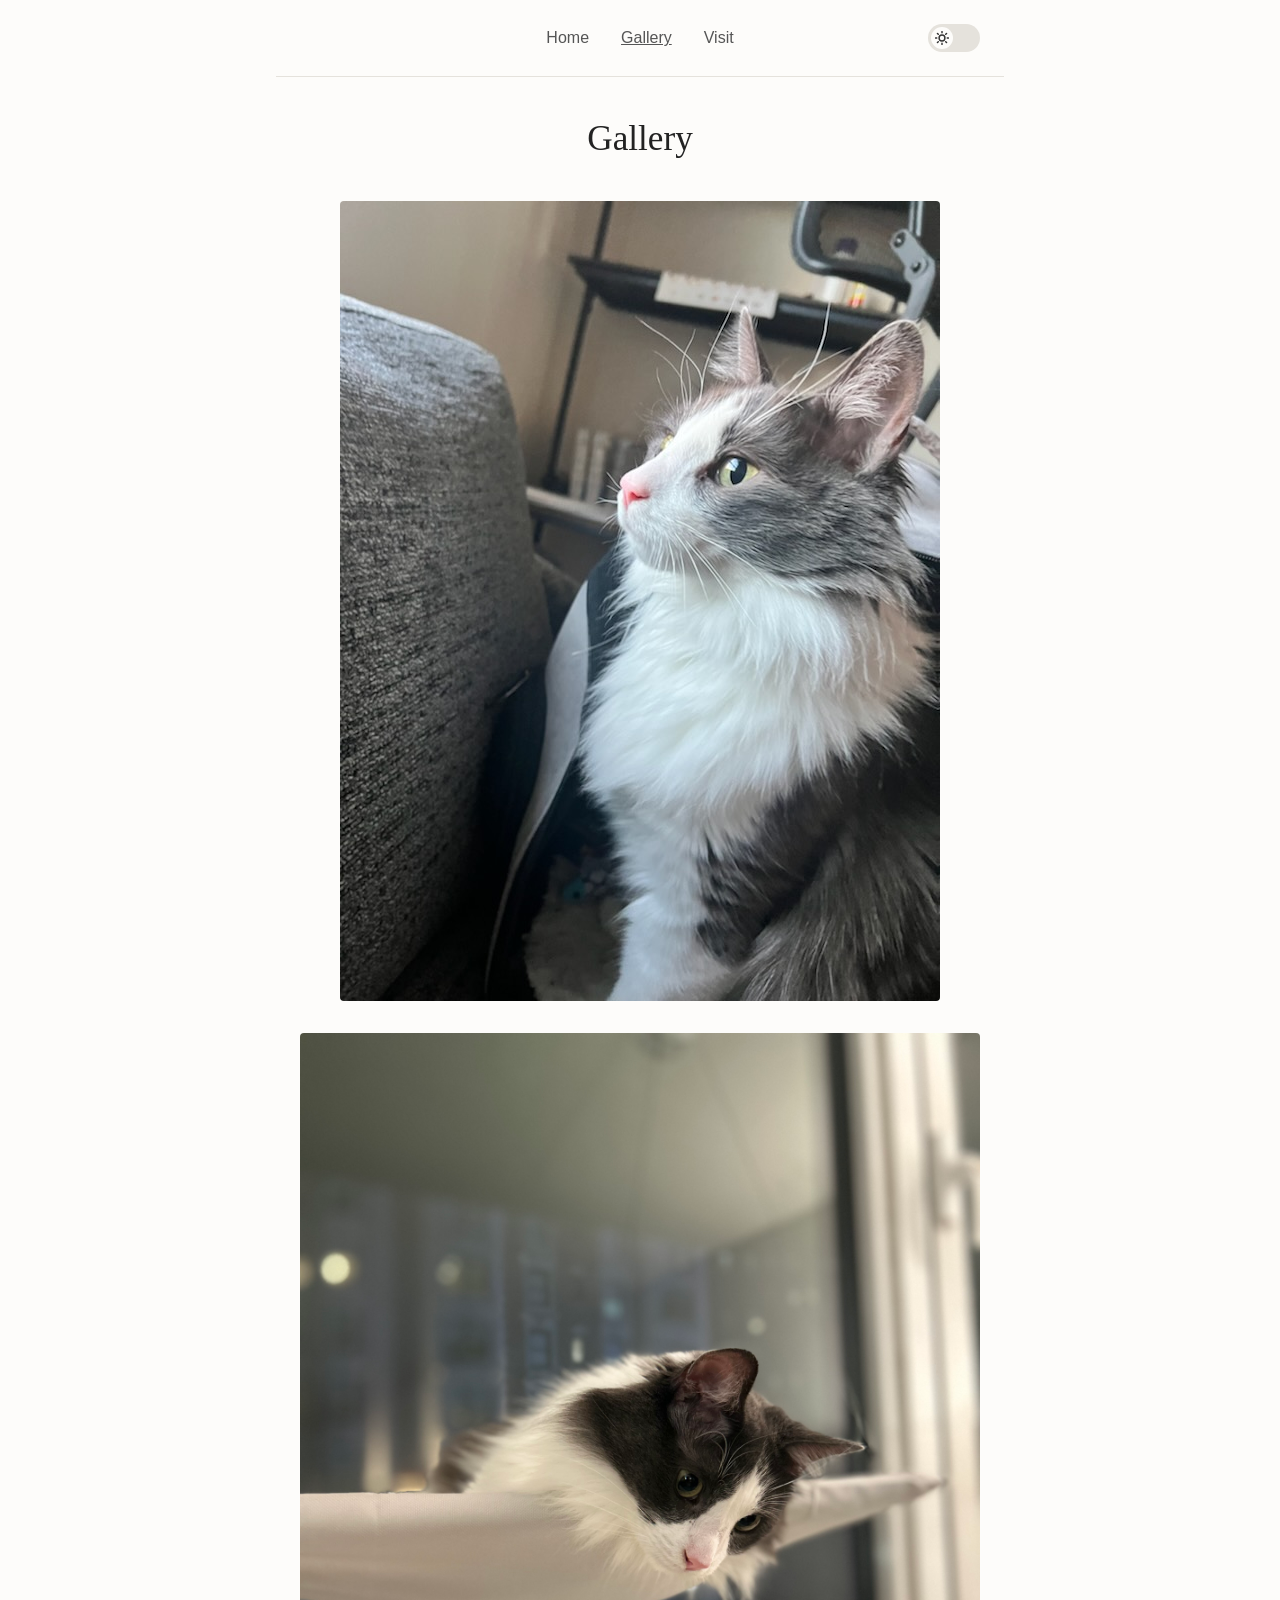
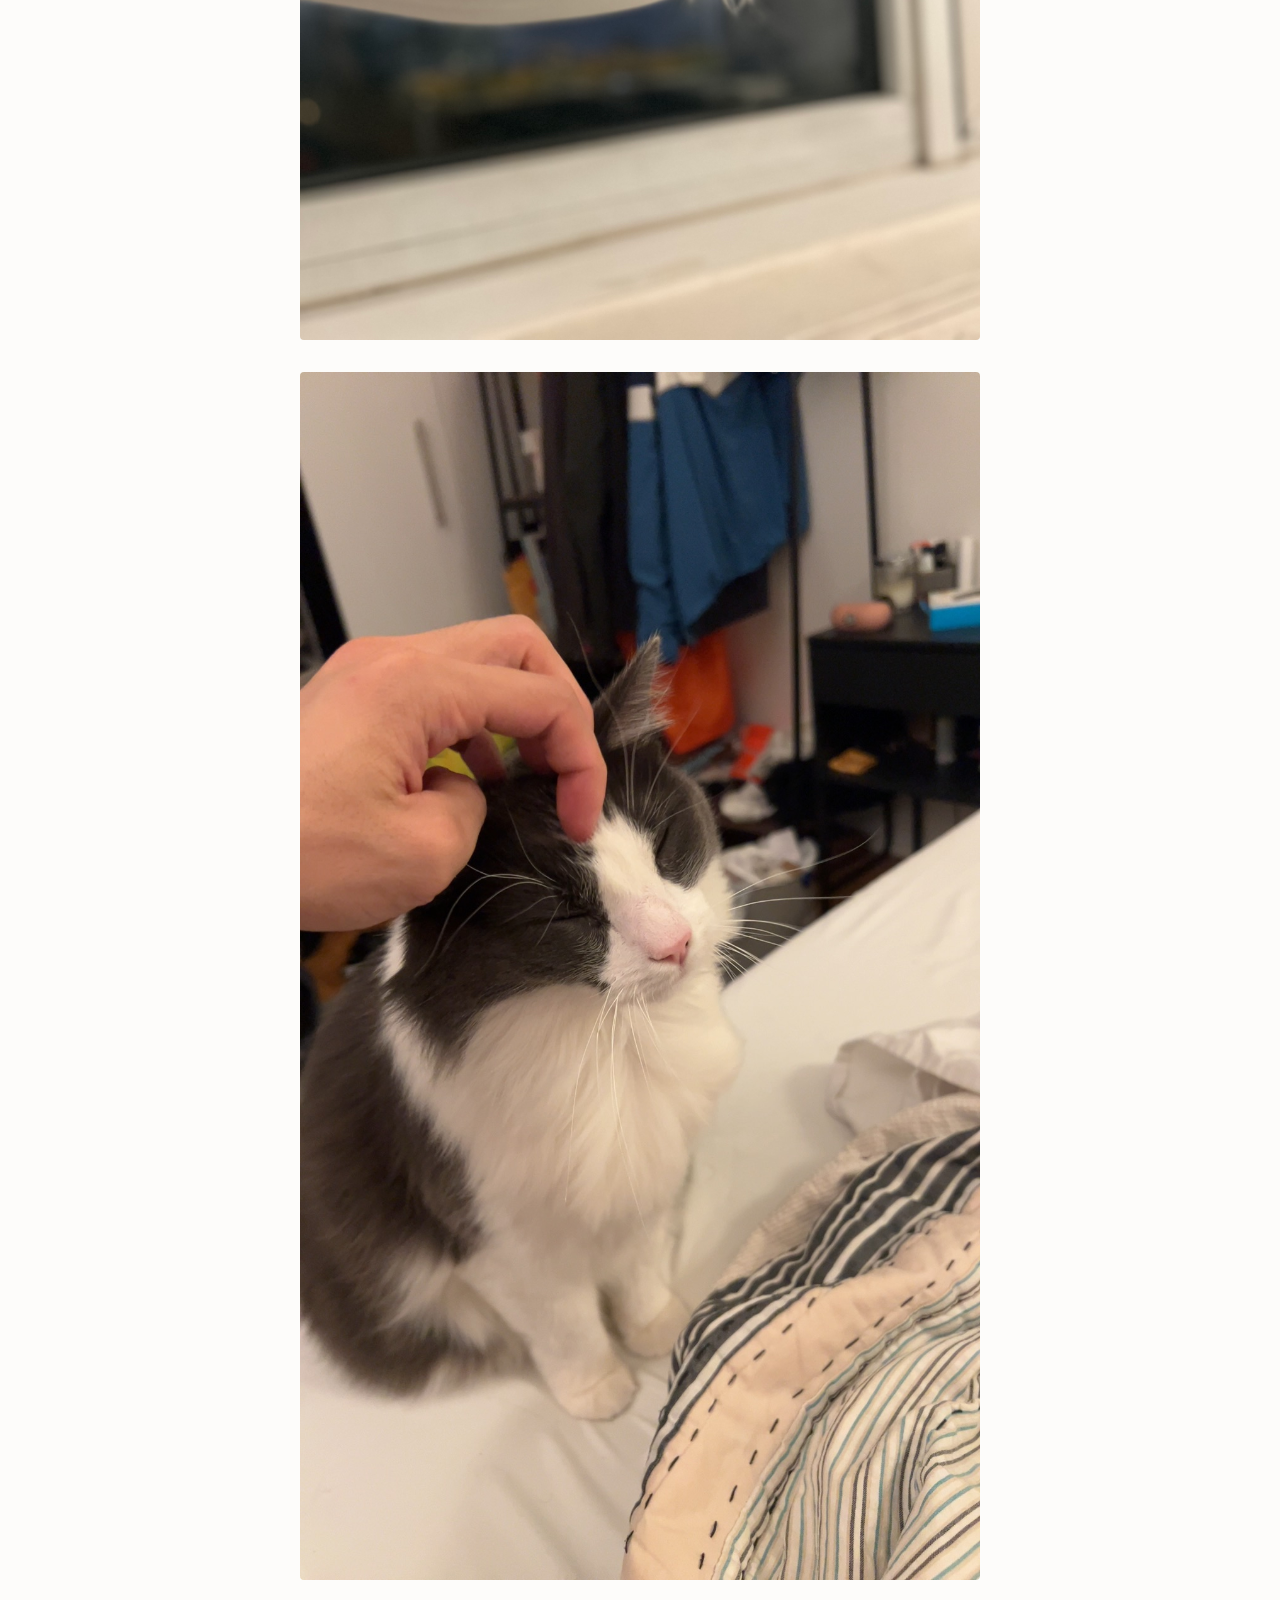
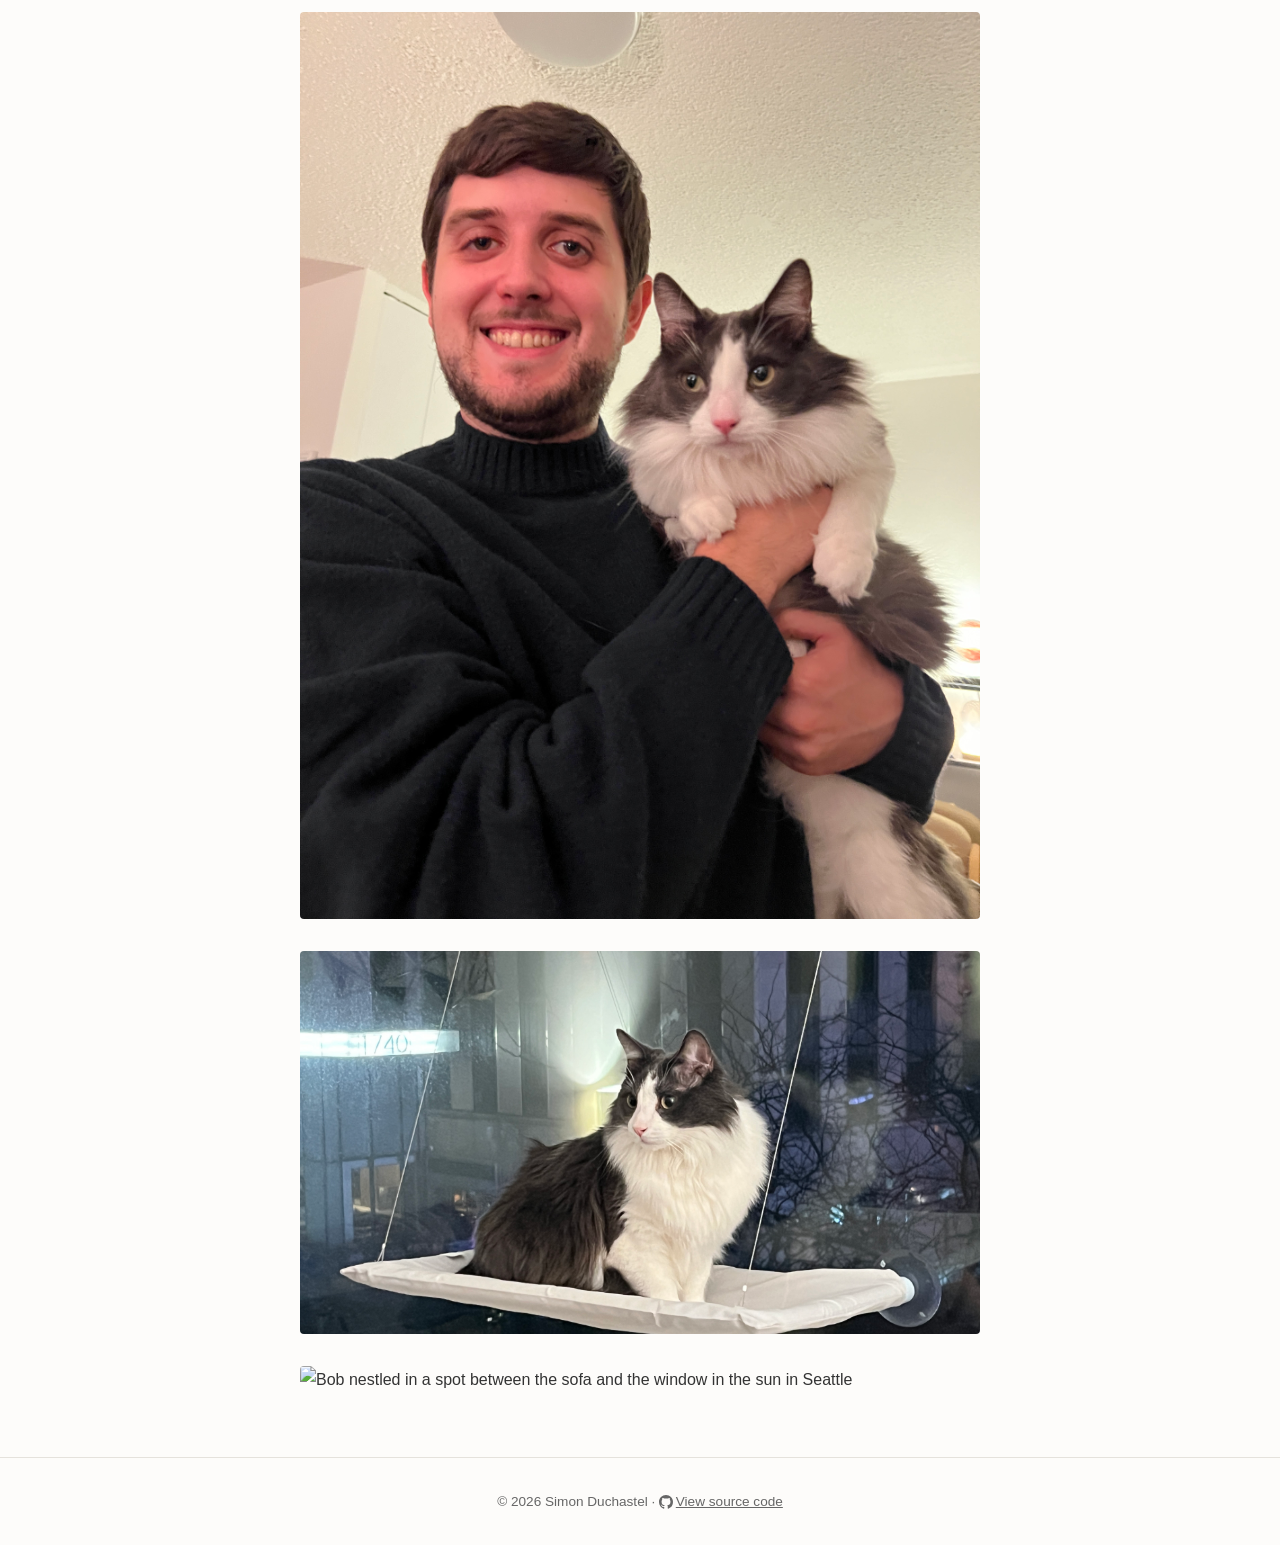
==== gallery.html @ 5c30abe6 "Make theme toggle work without JavaScript Dark mode is now driven by a hidden checkbox in the nav us" ====
<!DOCTYPE html>
<html lang="en">
<head>
  <meta charset="UTF-8">
  <meta name="viewport" content="width=device-width, initial-scale=1.0">
  <title>Bob Gallery</title>
  <link rel="stylesheet" href="style.css">
</head>
<body>
  <nav>
    <div class="nav-links">
      <a href="index.html">Home</a>
      <a href="gallery.html" aria-current="page">Gallery</a>
      <a href="visit.html">Visit</a>
    </div>
    <label class="theme-toggle" for="theme-toggle">
      <input type="checkbox" id="theme-toggle" aria-label="Toggle dark mode">
      <span class="switch-thumb">
        <svg class="icon-sun" xmlns="http://www.w3.org/2000/svg" width="14" height="14" viewBox="0 0 24 24" fill="none" stroke="currentColor" stroke-width="2.5" stroke-linecap="round" stroke-linejoin="round"><circle cx="12" cy="12" r="5"/><path d="M12 1v2M12 21v2M4.22 4.22l1.42 1.42M18.36 18.36l1.42 1.42M1 12h2M21 12h2M4.22 19.78l1.42-1.42M18.36 5.64l1.42-1.42"/></svg>
        <svg class="icon-moon" xmlns="http://www.w3.org/2000/svg" width="14" height="14" viewBox="0 0 24 24" fill="none" stroke="currentColor" stroke-width="2.5" stroke-linecap="round" stroke-linejoin="round"><path d="M21 12.79A9 9 0 1 1 11.21 3 7 7 0 0 0 21 12.79z"/></svg>
      </span>
    </label>
  </nav>

  <main>
    <h1>Gallery</h1>

    <figure class="gallery">
      <label for="lb-regal" class="lightbox-trigger">
        <img src="images/regal.jpg" alt="Bob being regal">
      </label>
    </figure>

    <input type="checkbox" id="lb-regal" hidden>
    <label for="lb-regal" class="lightbox">
      <span class="lightbox-close">&times;</span>
      <img src="images/regal.jpg" alt="Bob being regal">
    </label>

    <figure class="gallery">
      <label for="lb-relaxed" class="lightbox-trigger">
        <img src="images/relaxed.jpg" alt="Bob relaxing on his hammock">
      </label>
    </figure>

    <input type="checkbox" id="lb-relaxed" hidden>
    <label for="lb-relaxed" class="lightbox">
      <span class="lightbox-close">&times;</span>
      <img src="images/relaxed.jpg" alt="Bob relaxing on his hammock">
    </label>

    <figure class="gallery">
      <label for="lb-scratches" class="lightbox-trigger">
        <img src="images/scratches.jpg" alt="Bob enjoying some nice scratches">
      </label>
    </figure>

    <input type="checkbox" id="lb-scratches" hidden>
    <label for="lb-scratches" class="lightbox">
      <span class="lightbox-close">&times;</span>
      <img src="images/scratches.jpg" alt="Bob enjoying some nice scratches">
    </label>

    <figure class="gallery">
      <label for="lb-held" class="lightbox-trigger">
        <img src="images/held.jpg" alt="Bob held by his longtime friend, Simon">
      </label>
    </figure>

    <input type="checkbox" id="lb-held" hidden>
    <label for="lb-held" class="lightbox">
      <span class="lightbox-close">&times;</span>
      <img src="images/held.jpg" alt="Bob held by his longtime friend, Simon">
    </label>

    <figure class="gallery">
      <label for="lb-watching" class="lightbox-trigger">
        <img src="images/watching.jpg" alt="Bob observing all from his perch atop the hammock">
      </label>
    </figure>

    <input type="checkbox" id="lb-watching" hidden>
    <label for="lb-watching" class="lightbox">
      <span class="lightbox-close">&times;</span>
      <img src="images/watching.jpg" alt="Bob observing all from his perch atop the hammock">
    </label>

    <figure class="gallery">
      <label for="lb-chilling" class="lightbox-trigger">
        <img src="images/chilling.jpg" alt="Bob nestled in a spot between the sofa and the window in the sun in Seattle">
      </label>
    </figure>

    <input type="checkbox" id="lb-chilling" hidden>
    <label for="lb-chilling" class="lightbox">
      <span class="lightbox-close">&times;</span>
      <img src="images/chilling.jpg" alt="Bob nestled in a spot between the sofa and the window in the sun in Seattle">
    </label>
  </main>

  <footer>
    &copy; 2026 Simon Duchastel ·
    <a href="https://github.com/simon-duchastel/bob-memorial" target="_blank" rel="noopener noreferrer">
      <svg class="github-icon" xmlns="http://www.w3.org/2000/svg" width="14" height="14" viewBox="0 0 16 16" fill="currentColor">
        <path d="M8 0C3.58 0 0 3.58 0 8c0 3.54 2.29 6.53 5.47 7.59.4.07.55-.17.55-.38 0-.19-.01-.82-.01-1.49-2.01.37-2.53-.49-2.69-.94-.09-.23-.48-.94-.82-1.13-.28-.15-.68-.52-.01-.53.63-.01 1.08.58 1.23.82.72 1.21 1.87.87 2.33.66.07-.52.28-.87.51-1.07-1.78-.2-3.64-.89-3.64-3.95 0-.87.31-1.59.82-2.15-.08-.2-.36-1.02.08-2.12 0 0 .67-.21 2.2.82.64-.18 1.32-.27 2-.27.68 0 1.36.09 2 .27 1.53-1.04 2.2-.82 2.2-.82.44 1.1.16 1.92.08 2.12.51.56.82 1.28.82 2.15 0 3.07-1.87 3.75-3.65 3.95.29.25.54.73.54 1.48 0 1.07-.01 1.93-.01 2.2 0 .21.15.46.55.38A8.013 8.013 0 0016 8c0-4.42-3.58-8-8-8z"/>
      </svg>View source code
    </a>
  </footer>
  <script src="lightbox.js"></script>
</body>
</html>
---- style.css ----
:root {
  --bg: #fdfcfa;
  --text: #333;
  --heading: #222;
  --muted: #666;
  --nav: #555;
  --border: #e5e2dc;
  --link: #2c5aa0;
  --nav-hover: #000;
  --lightbox-bg: rgba(0, 0, 0, 0.72);
  --lightbox-close: #fff;
}

:root:has(#theme-toggle:checked) {
  --bg: #1a1a1a;
  --text: #d5d0c8;
  --heading: #e5e2dc;
  --muted: #999;
  --nav: #aaa;
  --border: #3a3530;
  --link: #7aa8e0;
  --nav-hover: #fff;
  --lightbox-bg: rgba(0, 0, 0, 0.92);
  --lightbox-close: #fff;
}

body {
  font-family: -apple-system, BlinkMacSystemFont, "Segoe UI", Roboto, sans-serif;
  line-height: 1.7;
  color: var(--text);
  background: var(--bg);
  margin: 0;
  padding: 0;
}

nav {
  max-width: 680px;
  margin: 0 auto;
  padding: 1.5rem;
  display: grid;
  grid-template-columns: 1fr auto 1fr;
  align-items: center;
  border-bottom: 1px solid var(--border);
}

.nav-links {
  grid-column: 2;
  display: flex;
  justify-content: center;
  gap: 2rem;
}

nav a {
  color: var(--nav);
  text-decoration: none;
  font-weight: 500;
}

nav a:hover {
  color: var(--nav-hover);
  text-decoration: underline;
}

nav a[aria-current="page"] {
  text-decoration: underline;
}

.theme-toggle {
  grid-column: 3;
  justify-self: end;
  position: relative;
  width: 52px;
  height: 28px;
  border-radius: 28px;
  border: none;
  background: var(--border);
  cursor: pointer;
  padding: 0;
}

.theme-toggle input {
  position: absolute;
  inset: 0;
  opacity: 0;
  margin: 0;
  cursor: pointer;
}

.theme-toggle:has(input:focus-visible) {
  outline: 2px solid var(--link);
  outline-offset: 2px;
}

.theme-toggle:hover {
  opacity: 0.9;
}

.switch-thumb {
  position: absolute;
  top: 3px;
  left: 3px;
  width: 22px;
  height: 22px;
  border-radius: 50%;
  background: var(--bg);
  display: flex;
  align-items: center;
  justify-content: center;
  transition: transform 0.3s cubic-bezier(0.4, 0.0, 0.2, 1);
}

:root:has(#theme-toggle:checked) .switch-thumb {
  transform: translateX(24px);
}

.theme-toggle svg {
  position: absolute;
  opacity: 0;
  color: var(--text);
  transition: opacity 0.2s;
}

.theme-toggle .icon-sun {
  opacity: 1;
}

:root:has(#theme-toggle:checked) .theme-toggle .icon-moon {
  opacity: 1;
}

:root:has(#theme-toggle:checked) .theme-toggle .icon-sun {
  opacity: 0;
}

:root:has(#theme-toggle:checked) .theme-toggle {
  background: #555;
  transition: background 0.3s;
}

main {
  max-width: 680px;
  margin: 0 auto;
  padding: 2rem 1.5rem;
}

h1, h2 {
  font-family: Georgia, "Times New Roman", serif;
  text-align: center;
  font-weight: normal;
  color: var(--heading);
}

h1 {
  margin-top: 0;
  font-size: 2.2rem;
}

img {
  max-width: 100%;
  height: auto;
  display: block;
  border-radius: 4px;
}

figure {
  margin: 2rem 0;
}

figcaption {
  text-align: center;
  font-size: 0.9rem;
  color: var(--muted);
  margin-top: 0.5rem;
}

.hero {
  margin: 2rem 0;
}

.gallery img {
  margin: 0 auto 2rem;
}

a {
  color: var(--link);
}

footer {
  text-align: center;
  padding: 2rem;
  font-size: 0.85rem;
  color: var(--muted);
  border-top: 1px solid var(--border);
}

footer a {
  color: inherit;
}

footer .github-icon {
  vertical-align: middle;
  margin-right: 0.2em;
}

.lightbox-trigger {
  display: block;
  cursor: zoom-in;
}

.lightbox {
  display: none;
  position: fixed;
  inset: 0;
  background: var(--lightbox-bg);
  z-index: 100;
  justify-content: center;
  align-items: center;
  padding: 2rem;
  cursor: default;
}

input[type="checkbox"]:checked + .lightbox {
  display: flex;
}

.lightbox img {
  max-width: 100%;
  max-height: 100%;
  object-fit: contain;
  border-radius: 4px;
}

.lightbox-close {
  position: absolute;
  top: 1rem;
  right: 1.5rem;
  color: var(--lightbox-close);
  font-size: 2rem;
  opacity: 0.8;
  line-height: 1;
  cursor: pointer;
}

.lightbox:hover .lightbox-close {
  opacity: 1;
}
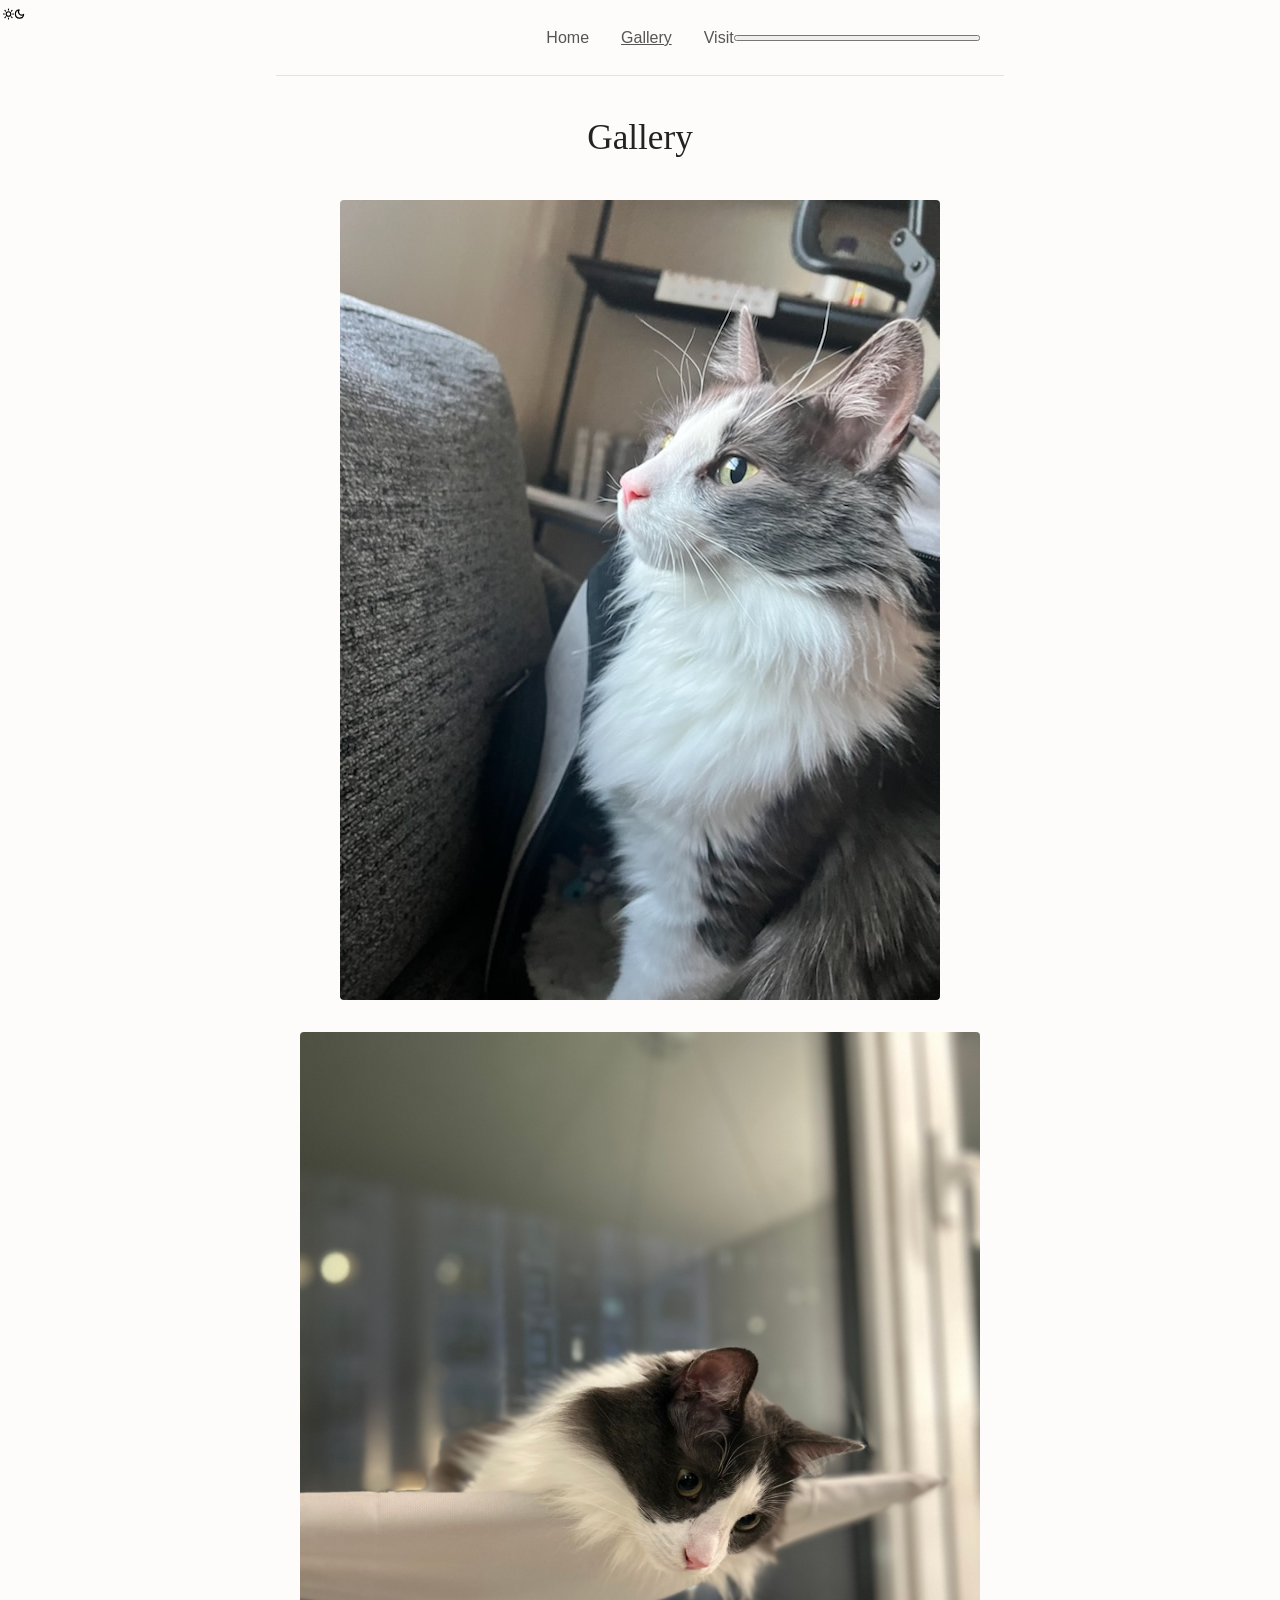
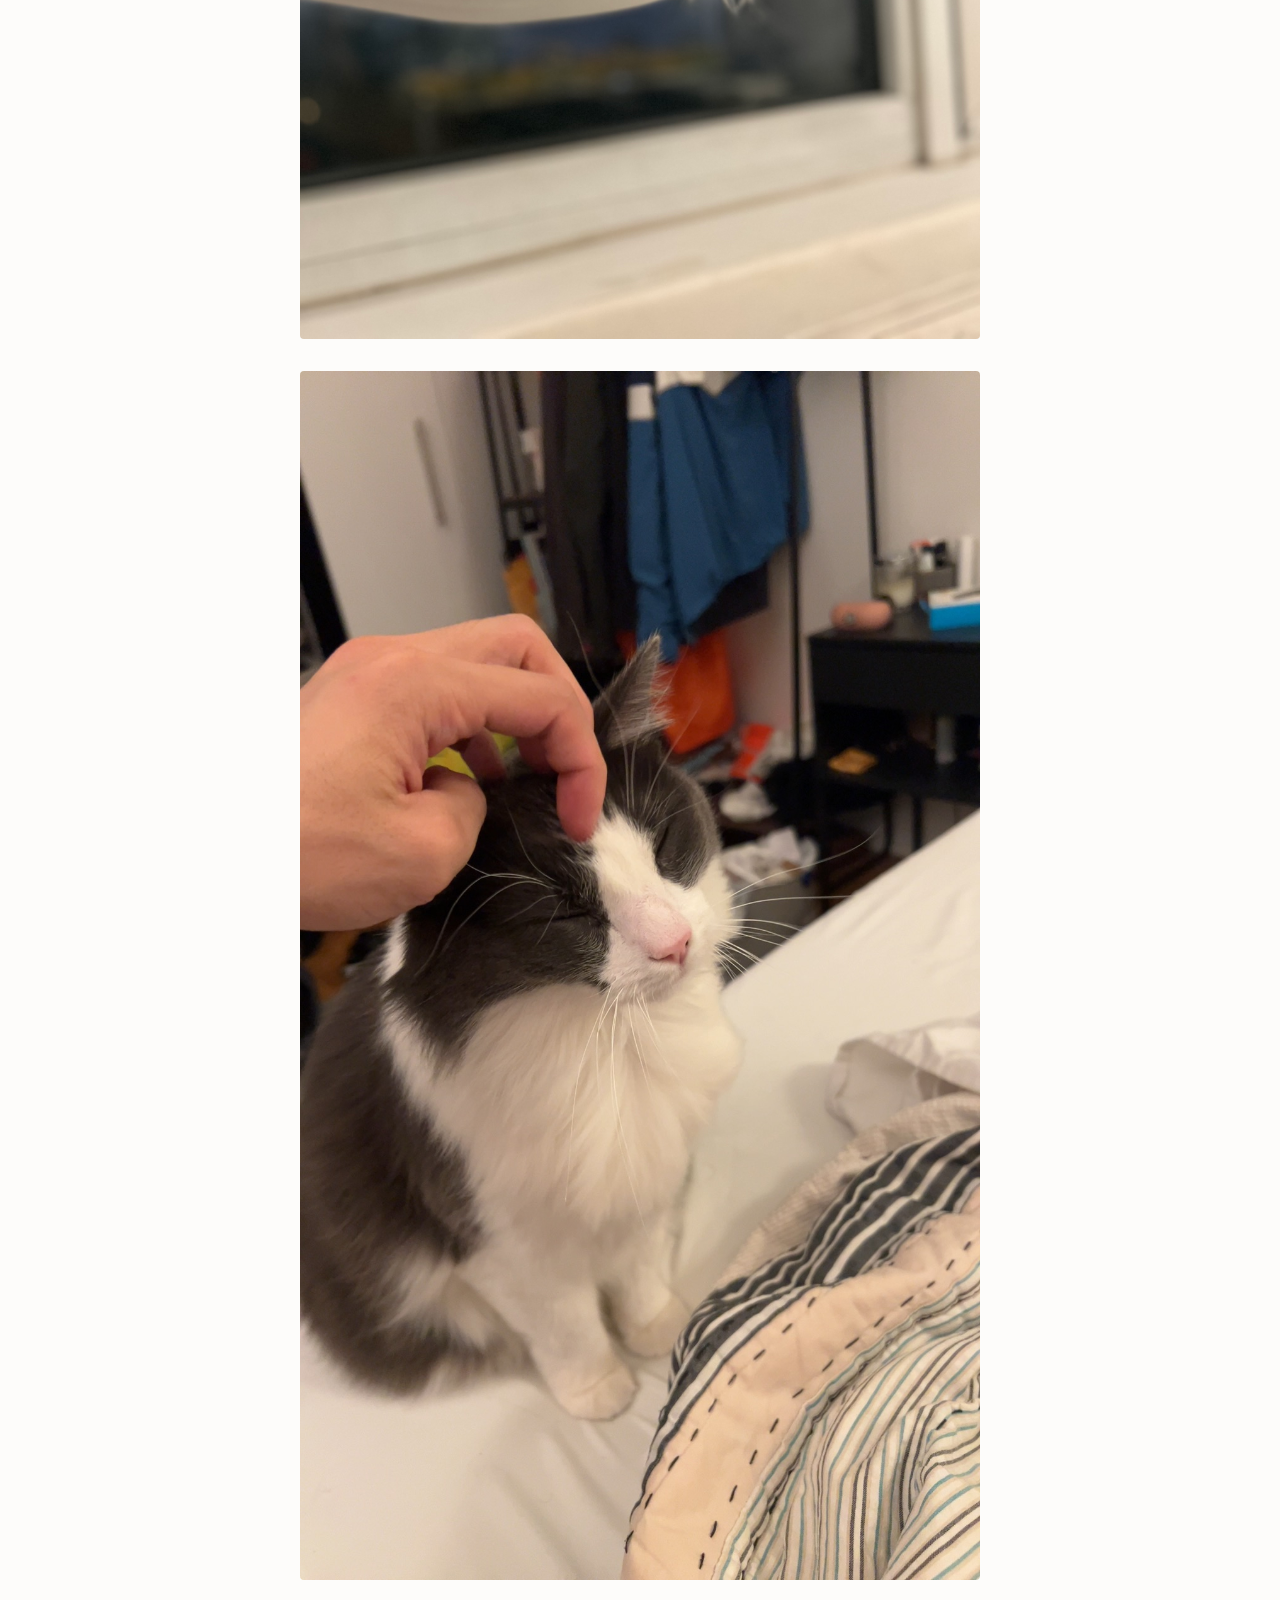
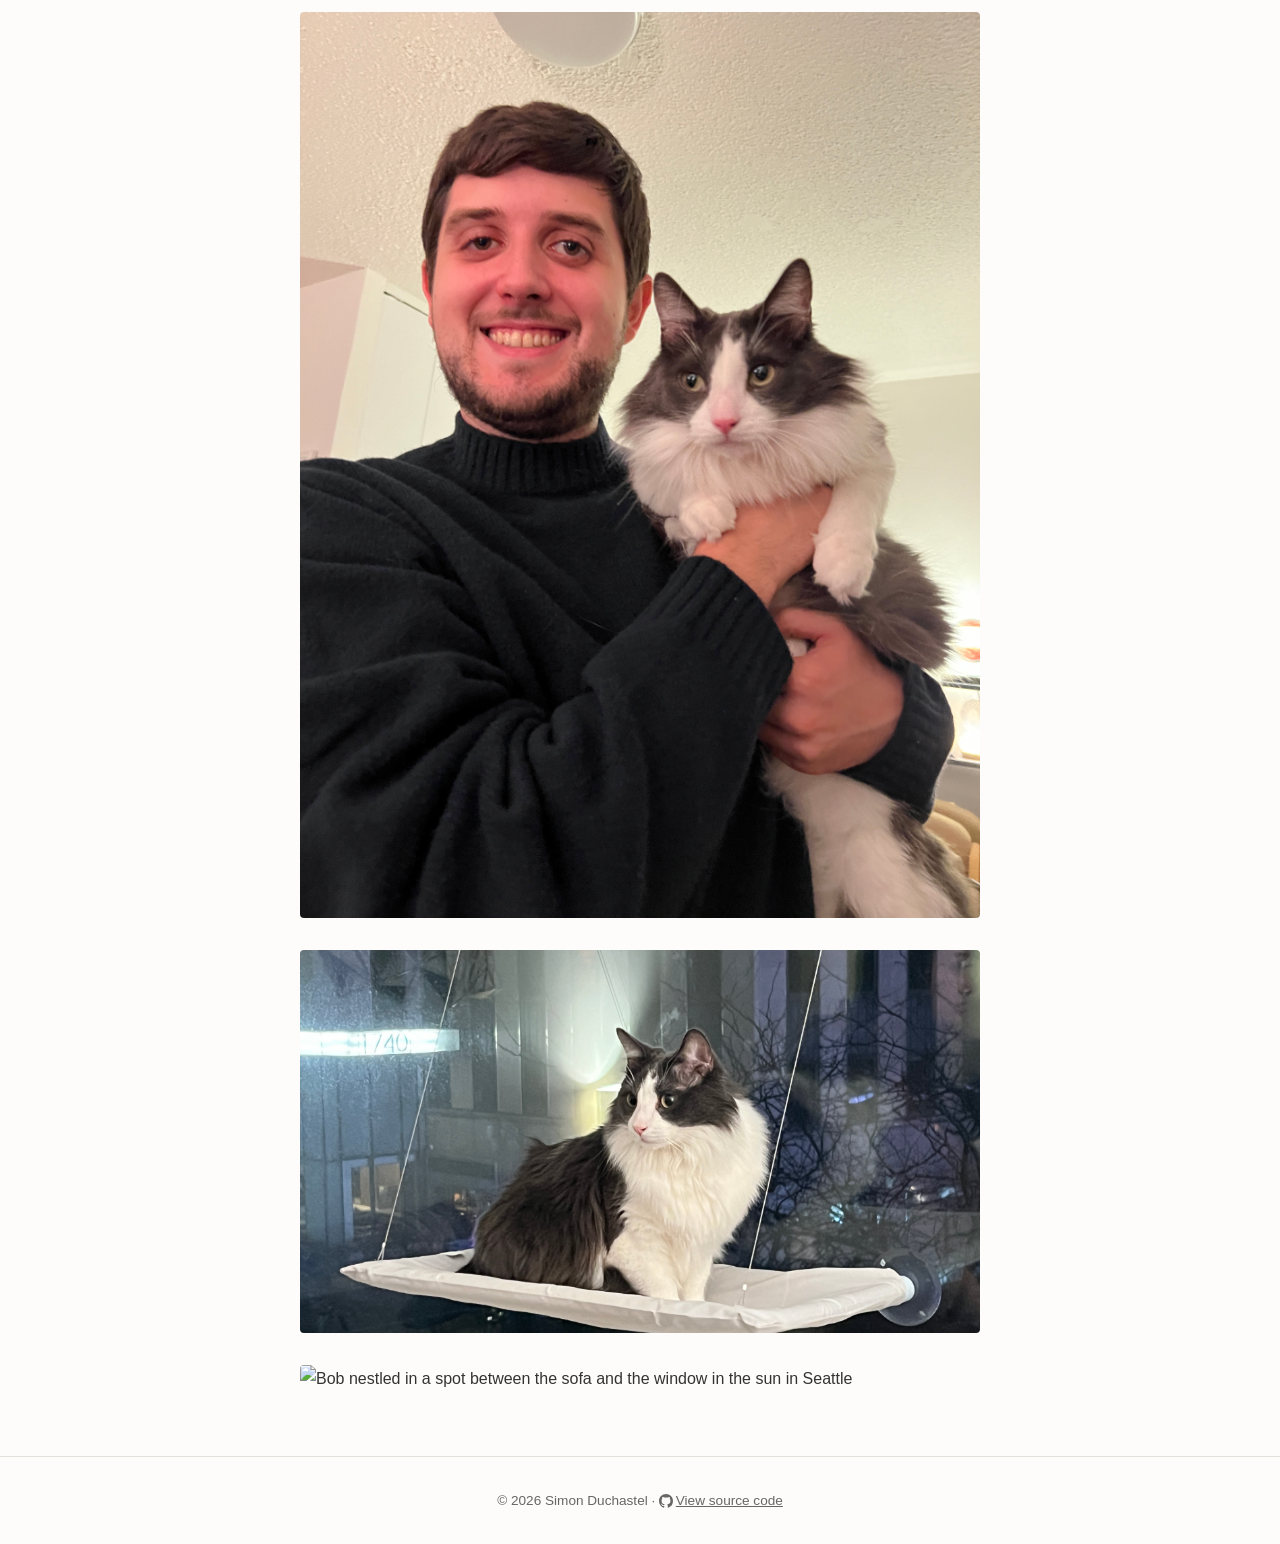
==== commit e9827c7d: "Extract lightbox Escape handler into lightbox.js (#19)" ====
--- a/gallery.html
+++ b/gallery.html
@@ -4,7 +4,32 @@
   <meta charset="UTF-8">
   <meta name="viewport" content="width=device-width, initial-scale=1.0">
   <title>Bob Gallery</title>
+  <script>
+  (function() {
+    try {
+      var saved = localStorage.getItem('theme');
+      if (saved === 'dark') document.documentElement.classList.add('dark');
+      else if (saved === 'light') document.documentElement.classList.add('light');
+      else if (matchMedia('(prefers-color-scheme: dark)').matches)
+        document.documentElement.classList.add('dark');
+      else
+        document.documentElement.classList.add('light');
+    } catch (e) {
+      if (matchMedia('(prefers-color-scheme: dark)').matches)
+        document.documentElement.classList.add('dark');
+      else
+        document.documentElement.classList.add('light');
+    }
+  })();
+  </script>
   <link rel="stylesheet" href="style.css">
+  <noscript>
+    <style>
+      #theme-toggle {
+        display: none;
+      }
+    </style>
+  </noscript>
 </head>
 <body>
   <nav>
@@ -13,13 +38,12 @@
       <a href="gallery.html" aria-current="page">Gallery</a>
       <a href="visit.html">Visit</a>
     </div>
-    <label class="theme-toggle" for="theme-toggle">
-      <input type="checkbox" id="theme-toggle" aria-label="Toggle dark mode">
+    <button id="theme-toggle" type="button" aria-label="Toggle dark mode">
       <span class="switch-thumb">
         <svg class="icon-sun" xmlns="http://www.w3.org/2000/svg" width="14" height="14" viewBox="0 0 24 24" fill="none" stroke="currentColor" stroke-width="2.5" stroke-linecap="round" stroke-linejoin="round"><circle cx="12" cy="12" r="5"/><path d="M12 1v2M12 21v2M4.22 4.22l1.42 1.42M18.36 18.36l1.42 1.42M1 12h2M21 12h2M4.22 19.78l1.42-1.42M18.36 5.64l1.42-1.42"/></svg>
         <svg class="icon-moon" xmlns="http://www.w3.org/2000/svg" width="14" height="14" viewBox="0 0 24 24" fill="none" stroke="currentColor" stroke-width="2.5" stroke-linecap="round" stroke-linejoin="round"><path d="M21 12.79A9 9 0 1 1 11.21 3 7 7 0 0 0 21 12.79z"/></svg>
       </span>
-    </label>
+    </button>
   </nav>
 
   <main>
@@ -107,5 +131,6 @@
     </a>
   </footer>
   <script src="lightbox.js"></script>
+  <script src="theme.js"></script>
 </body>
 </html>
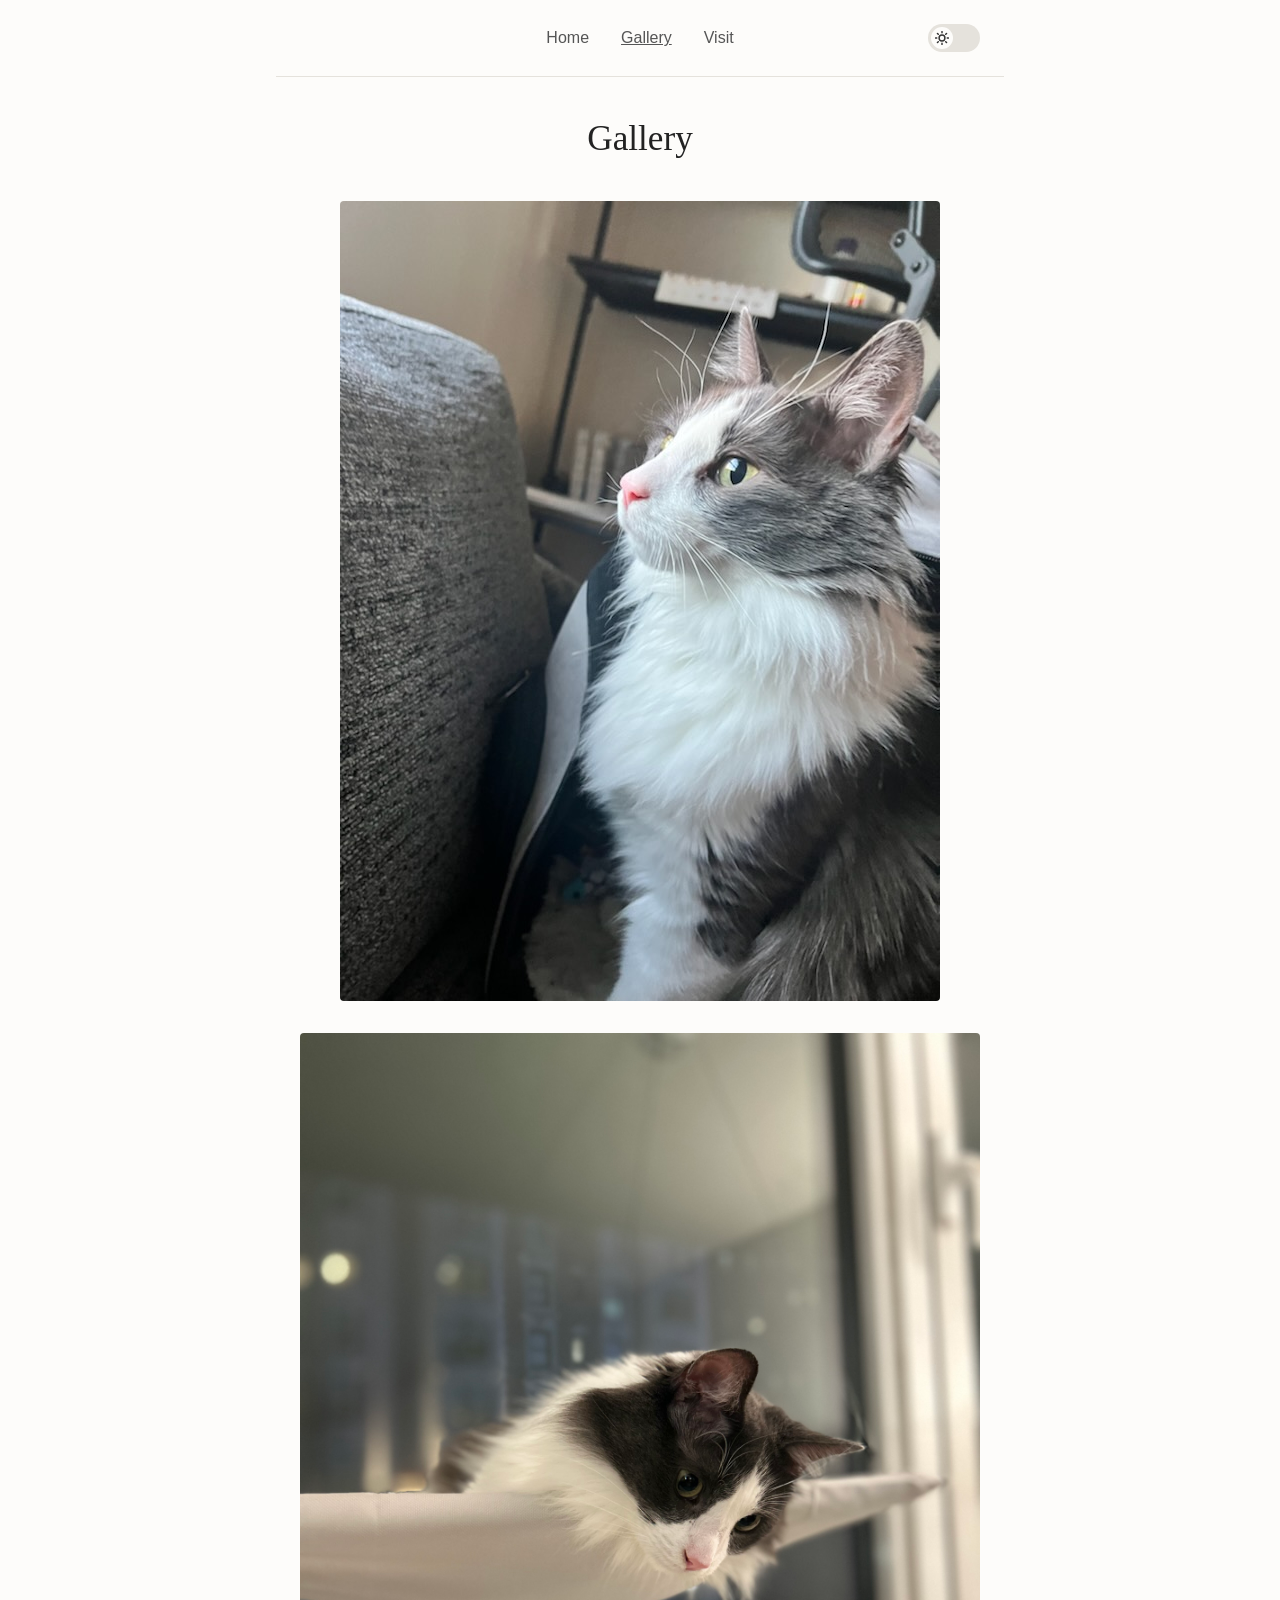
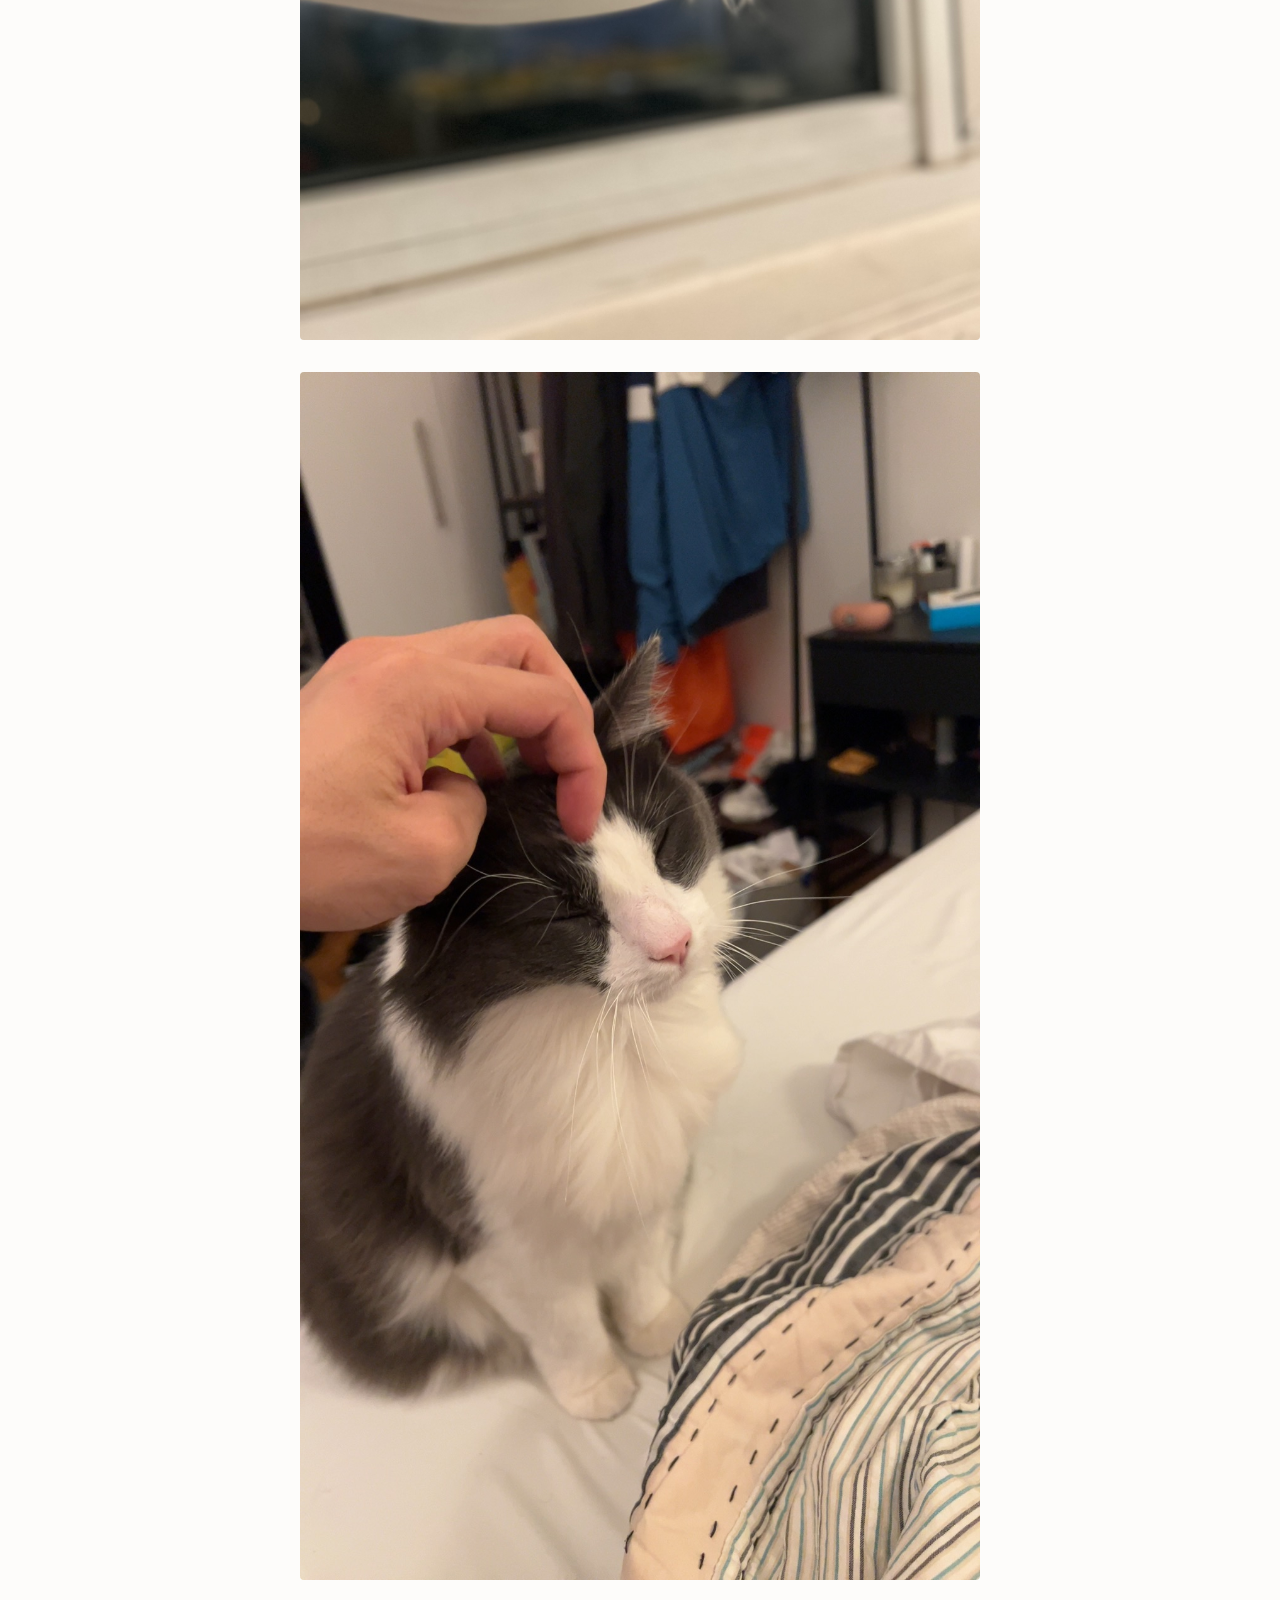
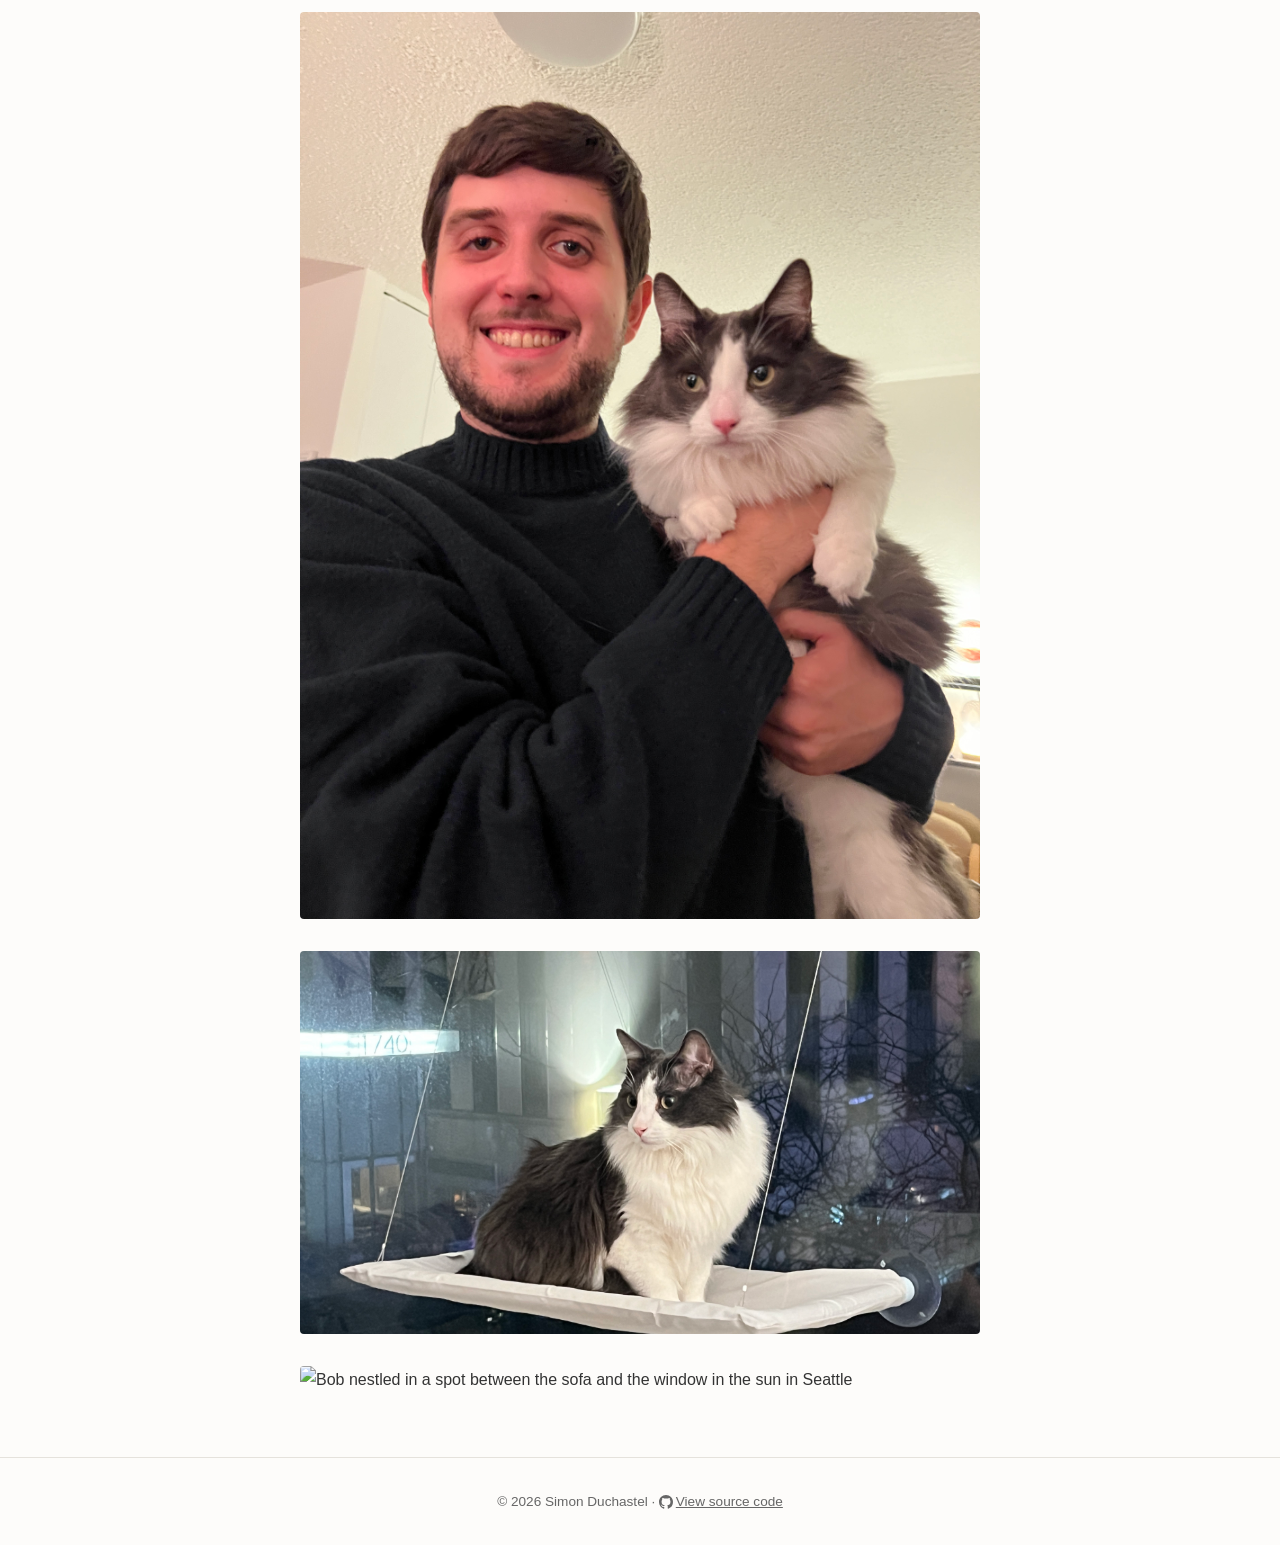
==== commit 7d160afd: "Persist theme choice in localStorage as a progressive enhancement Restores the saved choice to the c" ====
--- a/gallery.html
+++ b/gallery.html
@@ -4,32 +4,7 @@
   <meta charset="UTF-8">
   <meta name="viewport" content="width=device-width, initial-scale=1.0">
   <title>Bob Gallery</title>
-  <script>
-  (function() {
-    try {
-      var saved = localStorage.getItem('theme');
-      if (saved === 'dark') document.documentElement.classList.add('dark');
-      else if (saved === 'light') document.documentElement.classList.add('light');
-      else if (matchMedia('(prefers-color-scheme: dark)').matches)
-        document.documentElement.classList.add('dark');
-      else
-        document.documentElement.classList.add('light');
-    } catch (e) {
-      if (matchMedia('(prefers-color-scheme: dark)').matches)
-        document.documentElement.classList.add('dark');
-      else
-        document.documentElement.classList.add('light');
-    }
-  })();
-  </script>
   <link rel="stylesheet" href="style.css">
-  <noscript>
-    <style>
-      #theme-toggle {
-        display: none;
-      }
-    </style>
-  </noscript>
 </head>
 <body>
   <nav>
@@ -38,12 +13,13 @@
       <a href="gallery.html" aria-current="page">Gallery</a>
       <a href="visit.html">Visit</a>
     </div>
-    <button id="theme-toggle" type="button" aria-label="Toggle dark mode">
+    <label class="theme-toggle" for="theme-toggle">
+      <input type="checkbox" id="theme-toggle" aria-label="Toggle dark mode">
       <span class="switch-thumb">
         <svg class="icon-sun" xmlns="http://www.w3.org/2000/svg" width="14" height="14" viewBox="0 0 24 24" fill="none" stroke="currentColor" stroke-width="2.5" stroke-linecap="round" stroke-linejoin="round"><circle cx="12" cy="12" r="5"/><path d="M12 1v2M12 21v2M4.22 4.22l1.42 1.42M18.36 18.36l1.42 1.42M1 12h2M21 12h2M4.22 19.78l1.42-1.42M18.36 5.64l1.42-1.42"/></svg>
         <svg class="icon-moon" xmlns="http://www.w3.org/2000/svg" width="14" height="14" viewBox="0 0 24 24" fill="none" stroke="currentColor" stroke-width="2.5" stroke-linecap="round" stroke-linejoin="round"><path d="M21 12.79A9 9 0 1 1 11.21 3 7 7 0 0 0 21 12.79z"/></svg>
       </span>
-    </button>
+    </label>
   </nav>
 
   <main>
@@ -131,6 +107,12 @@
     </a>
   </footer>
   <script src="lightbox.js"></script>
-  <script src="theme.js"></script>
+  <script>
+    var theme = document.getElementById('theme-toggle');
+    if (localStorage.getItem('theme') === 'dark') theme.checked = true;
+    theme.addEventListener('change', function() {
+      localStorage.setItem('theme', theme.checked ? 'dark' : 'light');
+    });
+  </script>
 </body>
 </html>
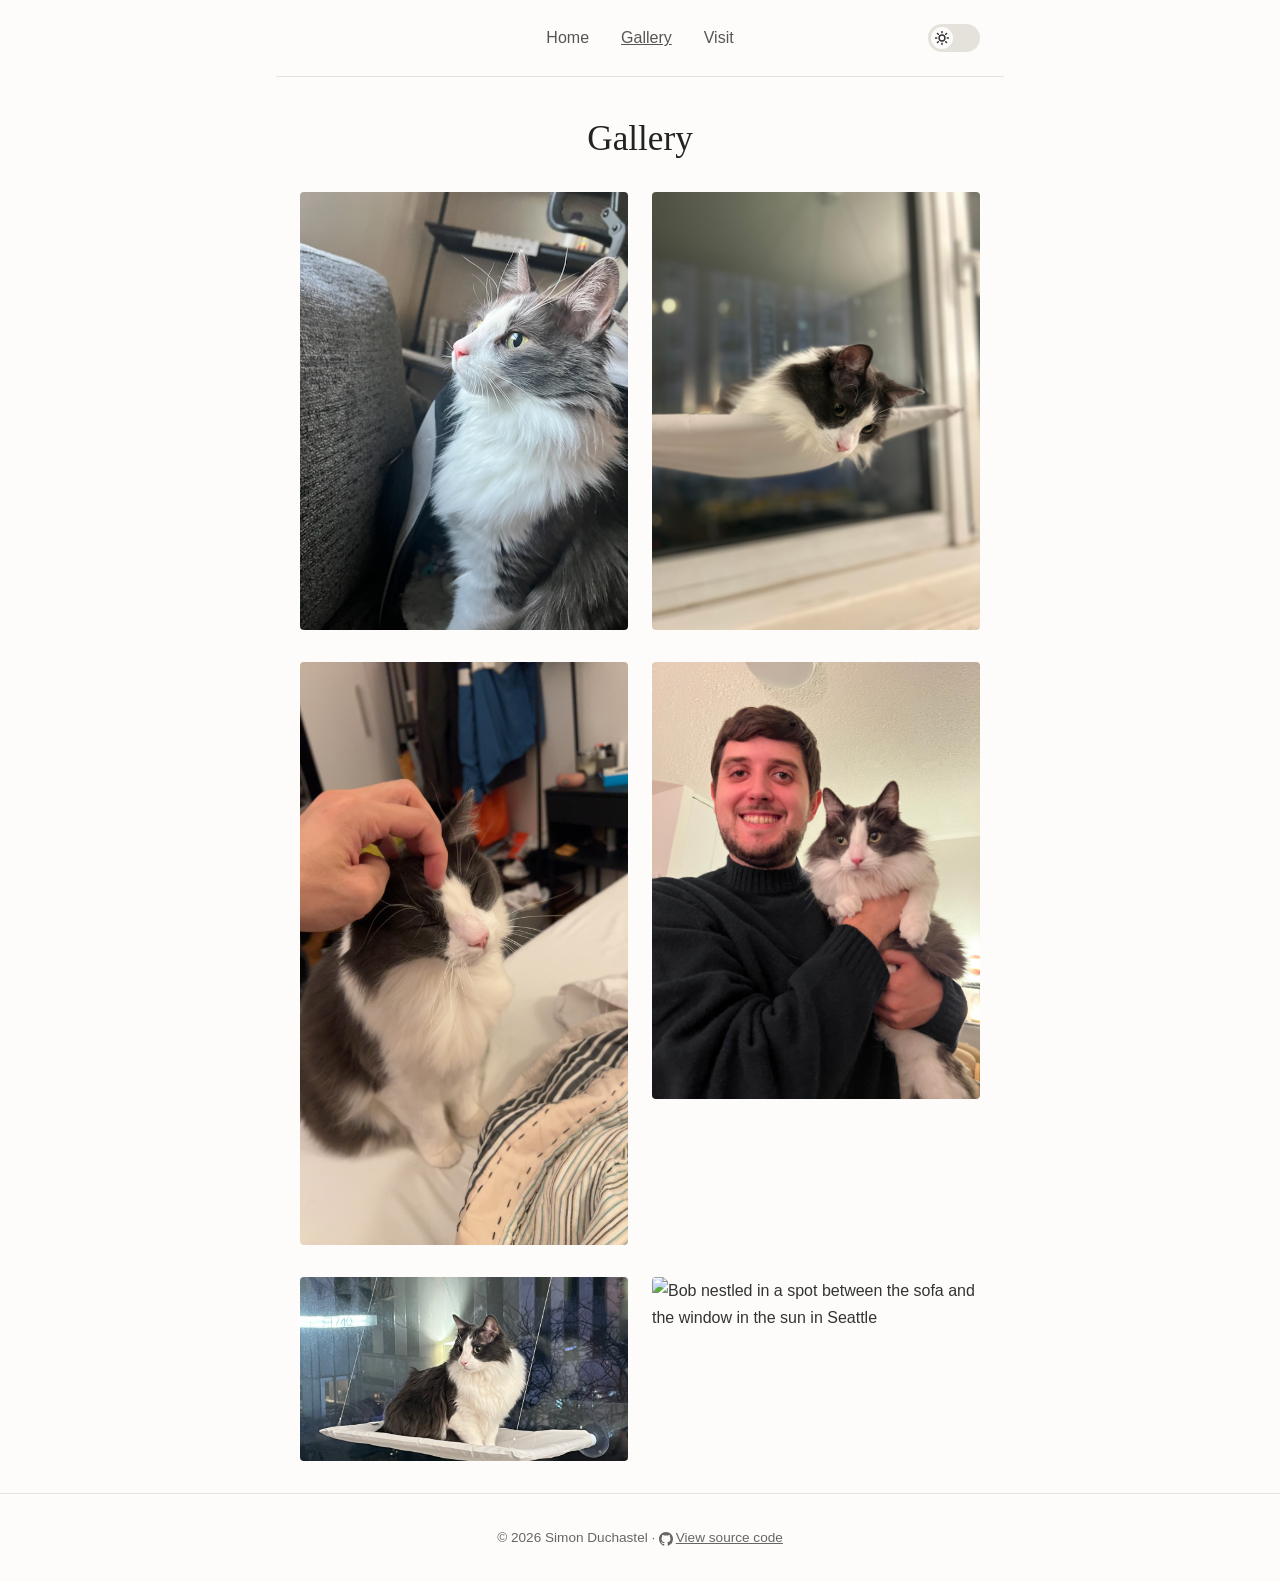
==== commit 96c155a5: "Render gallery photos two columns wide past 840px" ====
--- a/gallery.html
+++ b/gallery.html
@@ -4,6 +4,7 @@
   <meta charset="UTF-8">
   <meta name="viewport" content="width=device-width, initial-scale=1.0">
   <title>Bob Gallery</title>
+  <script src="theme.js"></script>
   <link rel="stylesheet" href="style.css">
 </head>
 <body>
@@ -25,6 +26,7 @@
   <main>
     <h1>Gallery</h1>
 
+    <div class="gallery-grid">
     <figure class="gallery">
       <label for="lb-regal" class="lightbox-trigger">
         <img src="images/regal.jpg" alt="Bob being regal">
@@ -96,6 +98,7 @@
       <span class="lightbox-close">&times;</span>
       <img src="images/chilling.jpg" alt="Bob nestled in a spot between the sofa and the window in the sun in Seattle">
     </label>
+    </div>
   </main>
 
   <footer>
@@ -107,12 +110,5 @@
     </a>
   </footer>
   <script src="lightbox.js"></script>
-  <script>
-    var theme = document.getElementById('theme-toggle');
-    if (localStorage.getItem('theme') === 'dark') theme.checked = true;
-    theme.addEventListener('change', function() {
-      localStorage.setItem('theme', theme.checked ? 'dark' : 'light');
-    });
-  </script>
 </body>
 </html>
--- a/style.css
+++ b/style.css
@@ -11,6 +11,40 @@
   --lightbox-close: #fff;
 }
 
+/* Follow the OS color scheme unless an explicit choice was made */
+@media (prefers-color-scheme: dark) {
+  :root:not(.theme-light) {
+    --bg: #1a1a1a;
+    --text: #d5d0c8;
+    --heading: #e5e2dc;
+    --muted: #999;
+    --nav: #aaa;
+    --border: #3a3530;
+    --link: #7aa8e0;
+    --nav-hover: #fff;
+    --lightbox-bg: rgba(0, 0, 0, 0.92);
+    --lightbox-close: #fff;
+  }
+
+  /* The switch follows the effective theme, not just the checkbox */
+  :root:not(.theme-light) .theme-toggle {
+    background: #555;
+  }
+
+  :root:not(.theme-light) .theme-toggle .icon-moon {
+    opacity: 1;
+  }
+
+  :root:not(.theme-light) .theme-toggle .icon-sun {
+    opacity: 0;
+  }
+
+  :root:not(.theme-light) .theme-toggle .switch-thumb {
+    transform: translateX(24px);
+  }
+}
+
+:root.theme-dark,
 :root:has(#theme-toggle:checked) {
   --bg: #1a1a1a;
   --text: #d5d0c8;
@@ -109,6 +143,7 @@
   transition: transform 0.3s cubic-bezier(0.4, 0.0, 0.2, 1);
 }
 
+:root.theme-dark .switch-thumb,
 :root:has(#theme-toggle:checked) .switch-thumb {
   transform: translateX(24px);
 }
@@ -124,14 +159,17 @@
   opacity: 1;
 }
 
+:root.theme-dark .theme-toggle .icon-moon,
 :root:has(#theme-toggle:checked) .theme-toggle .icon-moon {
   opacity: 1;
 }
 
+:root.theme-dark .theme-toggle .icon-sun,
 :root:has(#theme-toggle:checked) .theme-toggle .icon-sun {
   opacity: 0;
 }
 
+:root.theme-dark .theme-toggle,
 :root:has(#theme-toggle:checked) .theme-toggle {
   background: #555;
   transition: background 0.3s;
@@ -179,6 +217,23 @@
 
 .gallery img {
   margin: 0 auto 2rem;
+}
+
+/* Two columns of photos once the viewport is wide enough */
+@media (min-width: 840px) {
+  .gallery-grid {
+    display: grid;
+    grid-template-columns: 1fr 1fr;
+    gap: 2rem 1.5rem;
+  }
+
+  .gallery-grid .gallery {
+    margin: 0;
+  }
+
+  .gallery-grid .gallery img {
+    margin-bottom: 0;
+  }
 }
 
 a {
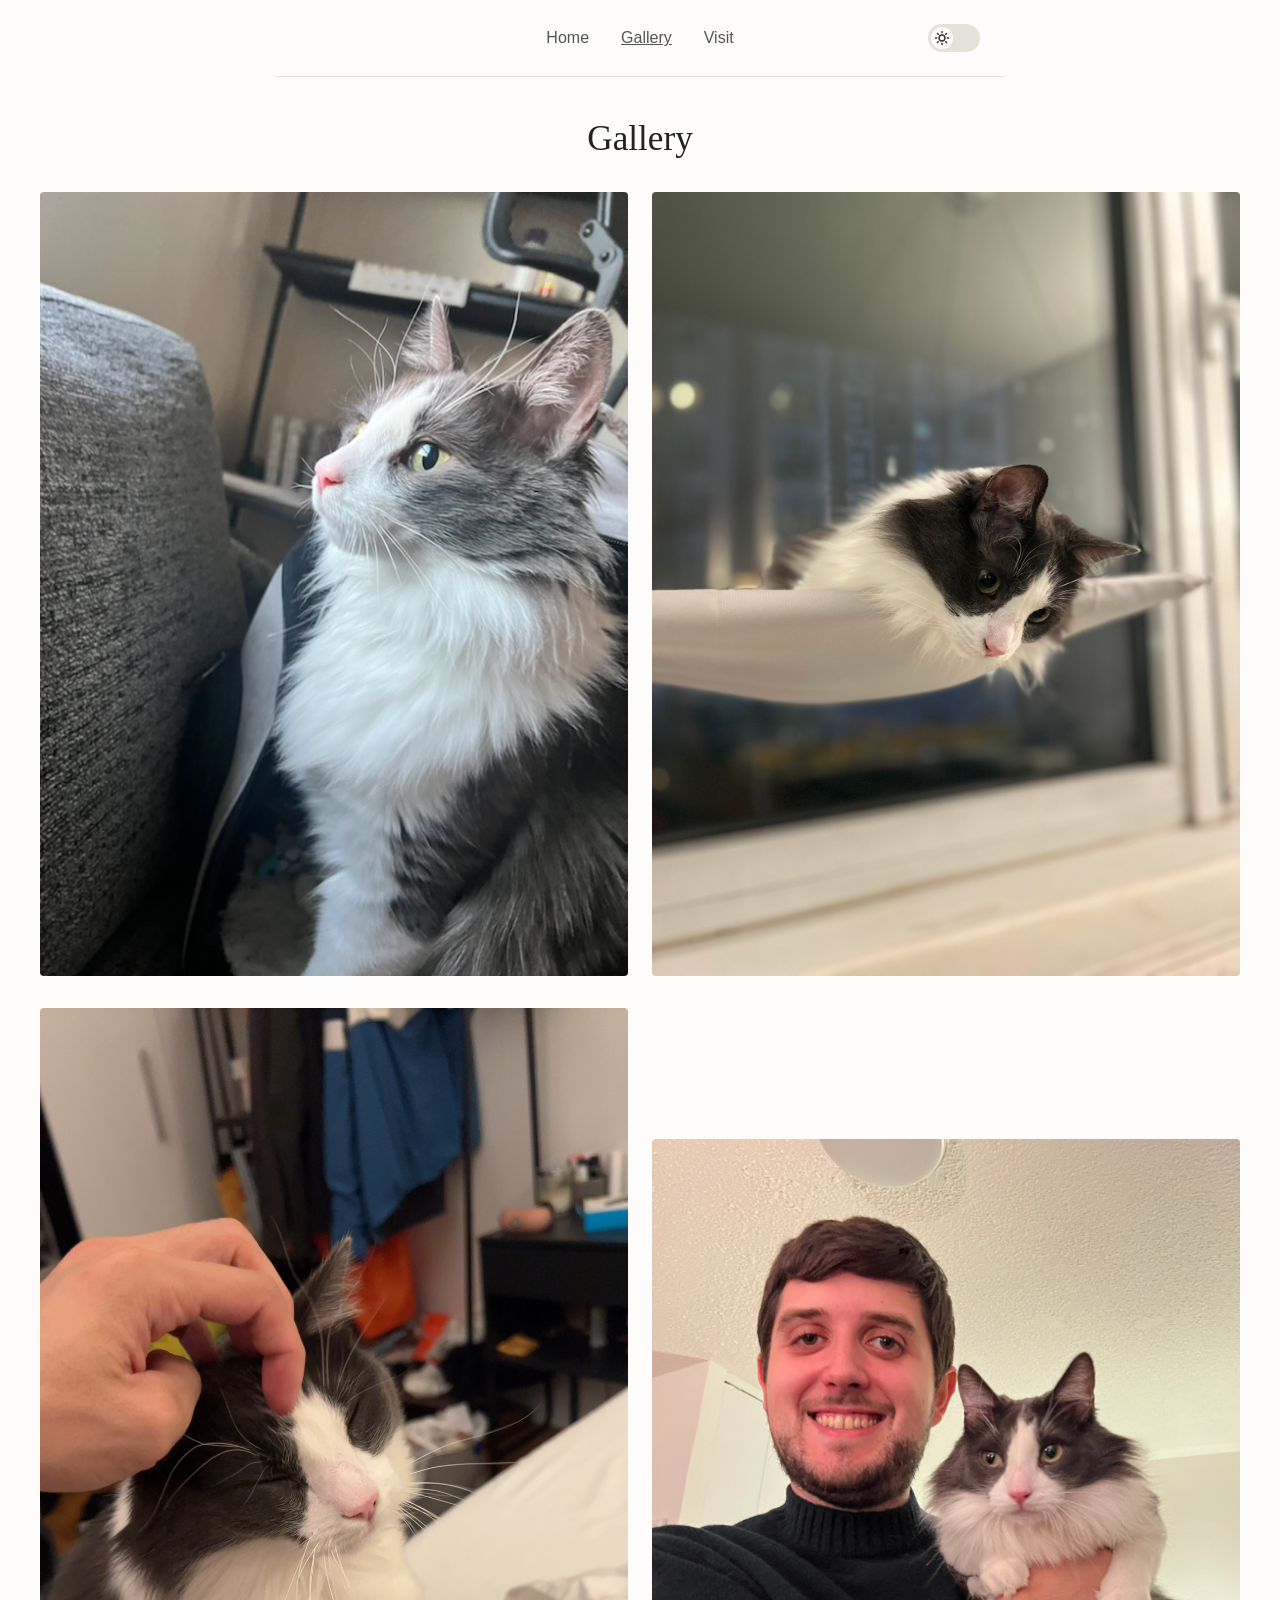
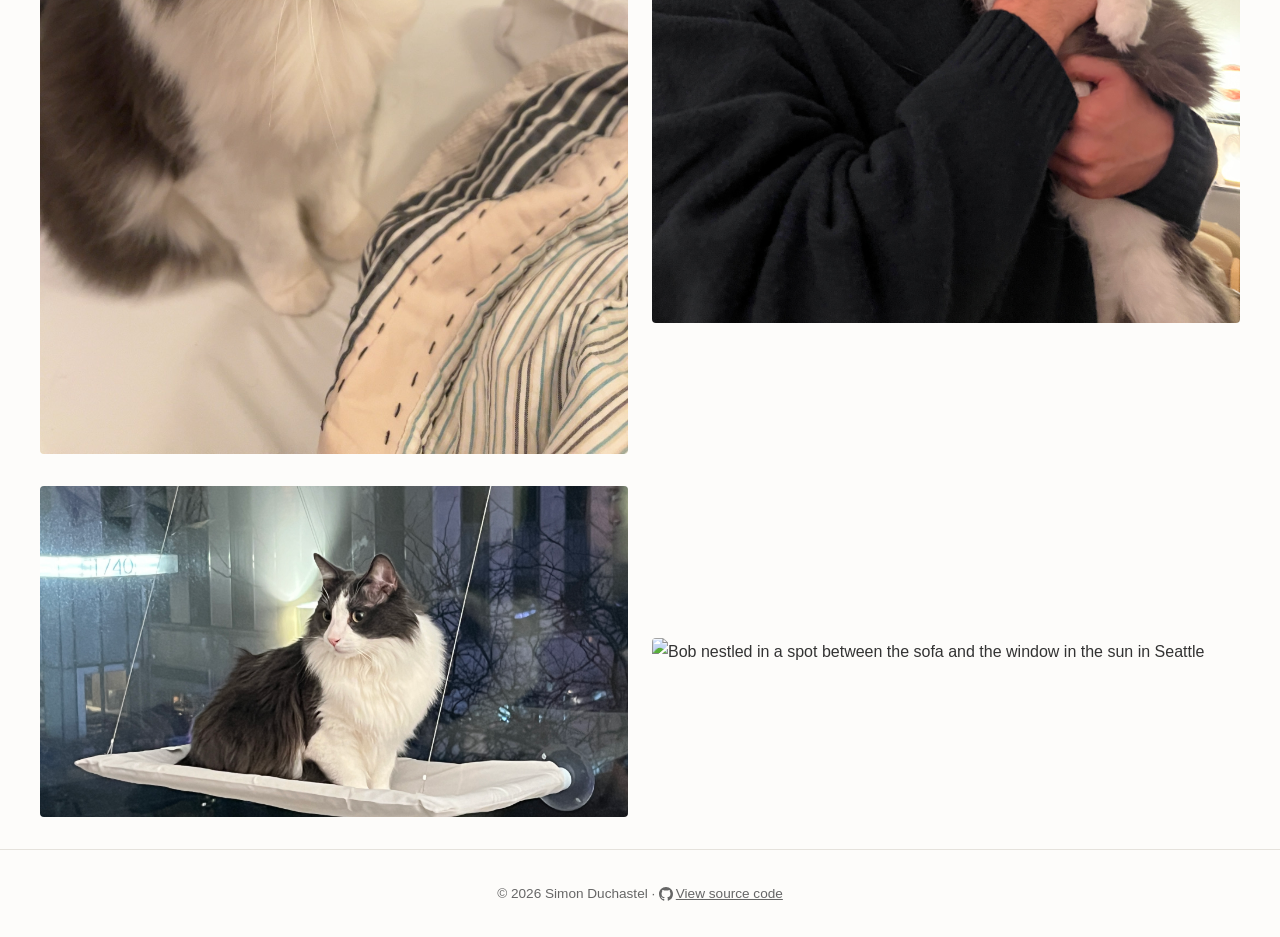
==== commit 3f21dc28: "Use the full width for the gallery and center photos in their rows" ====
--- a/gallery.html
+++ b/gallery.html
@@ -23,7 +23,7 @@
     </label>
   </nav>
 
-  <main>
+  <main class="gallery-page">
     <h1>Gallery</h1>
 
     <div class="gallery-grid">
--- a/style.css
+++ b/style.css
@@ -219,11 +219,18 @@
   margin: 0 auto 2rem;
 }
 
-/* Two columns of photos once the viewport is wide enough */
+/* Two columns of photos once the viewport is wide enough.
+   The wider layout gets a wider main so the photos use the
+   available width instead of hugging the reading column. */
 @media (min-width: 840px) {
+  .gallery-page {
+    max-width: 1200px;
+  }
+
   .gallery-grid {
     display: grid;
     grid-template-columns: 1fr 1fr;
+    align-items: center;
     gap: 2rem 1.5rem;
   }
 
